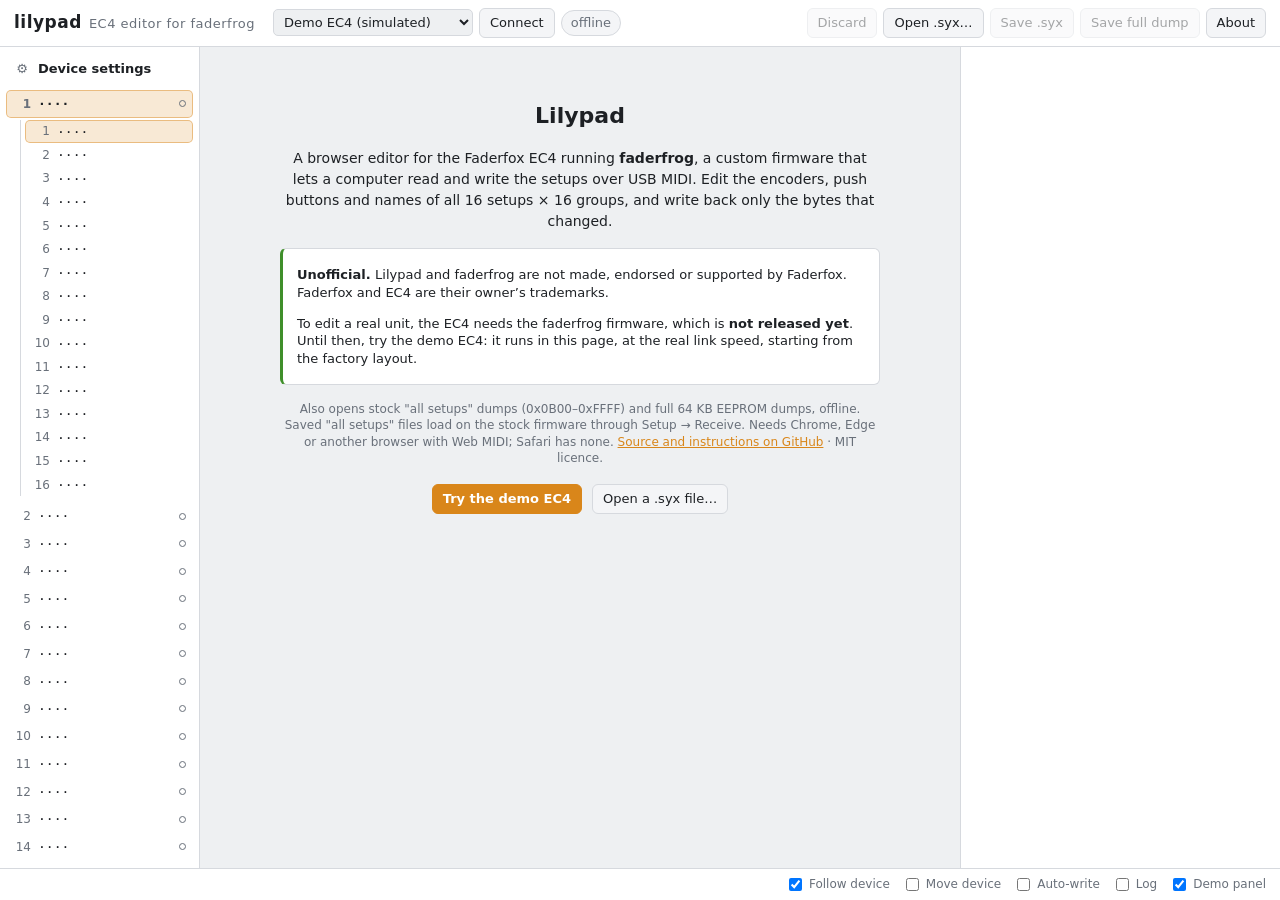
==== index.html @ 5c9d8ae7 "Lilypad: Web MIDI editor for the EC4 running faderfrog Browser editor for the Faderfox EC4's setups " ====
<!doctype html>
<html lang="en">
<head>
  <meta charset="utf-8">
  <meta name="viewport" content="width=device-width, initial-scale=1">
  <title>Lilypad · EC4 editor for faderfrog</title>
  <meta name="description" content="Unofficial browser editor for the Faderfox EC4 running the faderfrog custom firmware. Not affiliated with Faderfox.">
  <link rel="stylesheet" href="style.css">
  <script type="module" src="js/app.js"></script>
</head>
<body>
  <header class="top">
    <div class="brand">lilypad<span>EC4 editor for faderfrog</span></div>
    <div class="group conn">
      <select id="target" title="Where to connect">
        <option value="mock" selected>Demo EC4 (simulated)</option>
        <option value="midi">EC4 over MIDI (faderfrog)</option>
      </select>
      <select id="midiport" hidden title="MIDI port"></select>
      <button id="connect">Connect</button>
      <span id="devinfo" class="chip">offline</span>
    </div>
    <div class="group dev">
      <button id="write" class="primary" title="Write the changed bytes to the device, then RELOAD">Write</button>
      <button id="reread" title="Read the current setup from the device again">Re-read setup</button>
      <button id="readall" title="Read everything not read yet (about 30 s for all 64 KB)">Read all</button>
      <button id="dumpall" title="Back up the whole EEPROM with DUMP_ALL (about 67 s)">Backup…</button>
    </div>
    <div class="group file">
      <button id="discard" title="Throw away changes">Discard</button>
      <button id="open" title="Open a stock all-setups dump or a full EEPROM dump (or drop a file on the page)">Open .syx…</button>
      <button id="save" title="Save all setups (0x0B00–0xFFFF) in the stock container; the stock firmware loads it with Setup → Receive">Save .syx</button>
      <button id="savefull" title="Save the full 64 KB EEPROM, globals included (faderfrog dump format)">Save full dump</button>
      <button id="about" title="What Lilypad is">About</button>
    </div>
    <input type="file" id="fileinput" accept=".syx,.SYX" hidden>
    <input type="file" id="mockfile" accept=".syx,.SYX" hidden>
  </header>

  <div class="layout">
    <nav id="setups" aria-label="Setups and groups"></nav>
    <main id="main"></main>
    <aside id="inspector"></aside>
  </div>

  <section id="mockpanel" hidden aria-label="Demo EC4"></section>
  <pre id="log" hidden></pre>
  <footer id="status"></footer>
  <dialog id="dialog"></dialog>
</body>
</html>
---- style.css ----
:root {
  --bg: #131518;
  --panel: #1b1e22;
  --panel2: #22262b;
  --line: #30353c;
  --text: #e4e6e9;
  --muted: #8d949d;
  --accent: #f2a93b;
  --accent-ink: #1b1306;
  --sel: #f2a93b;
  --dirty: #ff6b4a;
  --ok: #4cc38a;
  --err: #ff6b6b;
  --oled: #9fd8ff;
  --t-cc: #5aa9ff;
  --t-rel: #49c6c6;
  --t-14: #b38cff;
  --t-prg: #e6c14c;
  --t-pb: #ff7fb5;
  --t-at: #ff9b5c;
  --t-note: #63d47a;
  --pad: #66b84a;
  --mono: ui-monospace, 'SF Mono', Menlo, Consolas, monospace;
  color-scheme: dark;
}
@media (prefers-color-scheme: light) {
  :root {
    --bg: #eef0f2;
    --panel: #ffffff;
    --panel2: #f4f5f7;
    --line: #d6d9de;
    --text: #1d2024;
    --muted: #69707a;
    --accent: #d9861a;
    --accent-ink: #fff;
    --sel: #d9861a;
    --oled: #0b5b8f;
    --pad: #3f8f2a;
    color-scheme: light;
  }
}

* { box-sizing: border-box; }
html, body { height: 100%; margin: 0; }
body {
  background: var(--bg);
  color: var(--text);
  font: 13px/1.35 system-ui, -apple-system, 'Segoe UI', sans-serif;
  display: grid;
  grid-template-rows: auto minmax(0, 1fr) auto auto auto;
  overflow: hidden;
}

button, select, input { font: inherit; color: inherit; }
button {
  background: var(--panel2);
  border: 1px solid var(--line);
  border-radius: 6px;
  padding: 5px 10px;
  cursor: pointer;
}
button:hover:not(:disabled) { border-color: var(--muted); }
button:disabled { opacity: 0.4; cursor: default; }
button.primary { background: var(--accent); color: var(--accent-ink); border-color: var(--accent); font-weight: 600; }
button.danger { background: var(--err); color: #200; border-color: var(--err); }
button.small { padding: 2px 8px; font-size: 12px; }
select, input[type=text], input[type=number] {
  background: var(--bg);
  border: 1px solid var(--line);
  border-radius: 5px;
  padding: 4px 6px;
}
select:disabled, input:disabled { opacity: 0.45; }
input:focus-visible, select:focus-visible, button:focus-visible { outline: 2px solid var(--accent); outline-offset: 1px; }

/* ---- top bar */
.top {
  display: flex;
  flex-wrap: wrap;
  align-items: center;
  gap: 10px 18px;
  padding: 8px 14px;
  background: var(--panel);
  border-bottom: 1px solid var(--line);
}
.brand { font-weight: 800; font-size: 17px; letter-spacing: 0.5px; }
.brand span { font-weight: 400; font-size: 13px; color: var(--muted); margin-left: 7px; }
.top .group { display: flex; align-items: center; gap: 6px; }
.top .file { margin-left: auto; }
.chip {
  padding: 3px 9px;
  border-radius: 99px;
  background: var(--panel2);
  border: 1px solid var(--line);
  color: var(--muted);
  white-space: nowrap;
  max-width: 340px;
  overflow: hidden;
  text-overflow: ellipsis;
}
.chip.on { color: var(--ok); border-color: color-mix(in srgb, var(--ok) 50%, var(--line)); }
.chip.wait { color: var(--accent); }
body:not(.connected) .top .dev button { display: none; }

/* ---- three columns */
.layout {
  display: grid;
  grid-template-columns: 200px minmax(0, 1fr) 320px;
  min-height: 0;
}
#setups, #main, #inspector { overflow: auto; min-height: 0; }
#setups { background: var(--panel); border-right: 1px solid var(--line); padding: 8px 6px; }
#inspector { background: var(--panel); border-left: 1px solid var(--line); padding: 12px 14px; }
#main { padding: 14px 18px; }

/* ---- sidebar */
#setups button {
  display: flex;
  align-items: center;
  gap: 7px;
  width: 100%;
  text-align: left;
  background: none;
  border: 1px solid transparent;
  border-radius: 5px;
  padding: 4px 6px;
}
#setups button:hover { background: var(--panel2); }
#setups button.sel { background: color-mix(in srgb, var(--accent) 18%, transparent); border-color: color-mix(in srgb, var(--accent) 45%, transparent); }
.side-globals { margin-bottom: 8px; font-weight: 600; }
.side-globals .ico { color: var(--muted); width: 18px; text-align: center; }
#setups .num { color: var(--muted); width: 18px; text-align: right; font-variant-numeric: tabular-nums; font-size: 12px; }
#setups .nm { font-family: var(--mono); white-space: pre; flex: 1; }
.setup.open > .setup-row { font-weight: 600; }
.groups { margin: 2px 0 6px 14px; border-left: 1px solid var(--line); padding-left: 4px; }
.group-row { padding: 2px 6px !important; }
.st { width: 7px; height: 7px; border-radius: 50%; border: 1px solid var(--muted); }
.st.ok { background: var(--muted); }
.spin {
  width: 10px; height: 10px; border-radius: 50%;
  border: 2px solid var(--line); border-top-color: var(--accent);
  animation: spin 0.8s linear infinite;
}
@keyframes spin { to { transform: rotate(360deg); } }
.dot { width: 7px; height: 7px; border-radius: 50%; background: var(--dirty); display: inline-block; margin-left: 4px; }
.devmark { color: var(--ok); font-size: 11px; }

/* ---- group header and grid */
.group-head { display: flex; align-items: center; justify-content: space-between; gap: 12px; margin-bottom: 12px; flex-wrap: wrap; }
.crumb { display: flex; align-items: center; gap: 8px; }
.crumb label { color: var(--muted); }
.crumb label b { color: var(--text); }
.crumb input.name { width: 74px; margin-right: 10px; }
input.name { font-family: var(--mono); font-size: 15px; letter-spacing: 1px; }
.nav { display: flex; gap: 6px; }

.grid {
  display: grid;
  grid-template-columns: repeat(4, minmax(150px, 1fr));
  gap: 10px;
  max-width: 980px;
}
.cell {
  background: var(--panel);
  border: 1px solid var(--line);
  border-radius: 10px;
  display: flex;
  flex-direction: column;
  overflow: hidden;
  position: relative;
  min-height: 112px;
}
.cell.ghost { background: var(--panel); opacity: 0.4; }
.cell.sel { border-color: var(--sel); box-shadow: 0 0 0 1px var(--sel); }
.cell.dirty::after {
  content: ''; position: absolute; top: 7px; right: 7px;
  width: 7px; height: 7px; border-radius: 50%; background: var(--dirty);
}
.cell button { border: 0; border-radius: 0; background: none; text-align: left; width: 100%; }
.cell .enc { padding: 8px 10px 6px; flex: 1; display: grid; grid-template-columns: 1fr 34px; grid-template-rows: auto auto auto; column-gap: 6px; }
.cell .enc.on, .cell .push.on { background: color-mix(in srgb, var(--accent) 14%, transparent); }
.cell .push { border-top: 1px dashed var(--line); padding: 6px 10px; display: flex; gap: 6px; align-items: center; font-size: 12px; }
.cell.flash-enc .enc, .cell.flash-push .push { animation: flash 0.6s ease-out; }
@keyframes flash { from { background: color-mix(in srgb, var(--ok) 45%, transparent); } }
.line1 { display: flex; align-items: baseline; gap: 6px; grid-column: 1; }
.idx { color: var(--muted); font-size: 11px; font-variant-numeric: tabular-nums; }
.ename { font-family: var(--mono); font-size: 18px; white-space: pre; letter-spacing: 1px; }
.ename.blank { color: var(--muted); }
.link { color: var(--accent); font-size: 12px; }
.knob {
  grid-column: 2; grid-row: 1 / span 2;
  width: 30px; height: 30px; border-radius: 50%;
  border: 3px solid var(--line);
  border-top-color: currentColor;
  transform: rotate(35deg);
  align-self: center;
}
.sum { grid-column: 1 / span 2; margin-top: 6px; font-size: 12px; white-space: nowrap; overflow: hidden; text-overflow: ellipsis; }
.sub { grid-column: 1 / span 2; color: var(--muted); font-size: 11px; margin-top: 2px; white-space: nowrap; overflow: hidden; text-overflow: ellipsis; }
.badge { font-family: var(--mono); font-size: 11px; padding: 0 4px; border-radius: 3px; border: 1px solid currentColor; }
.t0, .t1 { color: var(--t-rel); }
.t2 { color: var(--t-cc); }
.t3 { color: var(--t-prg); }
.t4, .t8 { color: var(--t-14); }
.t5 { color: var(--t-pb); }
.t6 { color: var(--t-at); }
.t7 { color: var(--t-note); }
.pico { color: var(--muted); font-size: 9px; }
.psum { flex: 1; white-space: nowrap; overflow: hidden; text-overflow: ellipsis; }
.psum.off { color: var(--muted); }
.pmode { color: var(--muted); font-size: 11px; }
.hint { color: var(--muted); font-size: 12px; }
.hint.center { text-align: center; max-width: 980px; }
.grid.placeholder .cell { min-height: 112px; }

/* ---- inspector */
.insp-title { display: flex; align-items: baseline; justify-content: space-between; margin-bottom: 10px; }
.insp-title .big { font-size: 17px; font-weight: 700; }
.insp-title .where { color: var(--muted); }
.insp-empty { color: var(--muted); padding-top: 20px; }
.tabs { display: flex; margin-bottom: 12px; border: 1px solid var(--line); border-radius: 7px; overflow: hidden; }
.tabs button { flex: 1; border: 0; border-radius: 0; background: var(--panel2); }
.tabs button.on { background: var(--accent); color: var(--accent-ink); font-weight: 600; }
.fields .row, .globals .row { display: grid; grid-template-columns: 88px minmax(0, 1fr); align-items: center; gap: 4px 10px; padding: 5px 0; }
.row > label { color: var(--muted); }
.row .ctl { display: flex; flex-wrap: wrap; align-items: center; gap: 6px; min-width: 0; }
.row .ctl select { max-width: 100%; min-width: 0; text-overflow: ellipsis; }
.row.disabled > label { opacity: 0.5; text-decoration: line-through; text-decoration-color: color-mix(in srgb, var(--muted) 60%, transparent); }
.row .note { grid-column: 2; color: var(--muted); font-size: 11px; line-height: 1.3; }
input.num { width: 76px; font-variant-numeric: tabular-nums; }
.pair { display: inline-flex; align-items: center; gap: 6px; flex-wrap: wrap; }
.sublabel { color: var(--muted); font-size: 11px; }
.check { display: flex; align-items: center; gap: 6px; }
.warn { margin-top: 8px; padding: 6px 8px; border-radius: 6px; background: color-mix(in srgb, var(--dirty) 15%, transparent); color: var(--text); font-size: 12px; }
details.addr { margin-top: 14px; color: var(--muted); font-size: 12px; }
details.addr summary { cursor: pointer; }
details.addr table { border-collapse: collapse; margin-top: 6px; font-family: var(--mono); font-size: 11px; }
details.addr td { padding: 1px 8px 1px 0; }
details.addr tr.chg td { color: var(--dirty); }

/* ---- globals and welcome */
.globals { max-width: 620px; }
.globals .row { grid-template-columns: 130px minmax(0, 1fr); }
.globals h2 { margin: 0 0 10px; font-size: 18px; }
.globals h3 { margin: 22px 0 4px; font-size: 14px; color: var(--muted); }
.globals input[type=range] { width: 200px; }
.welcome { max-width: 600px; margin: 40px auto; text-align: center; }
.welcome h2 { font-size: 22px; }
.welcome .lead, .about .lead { font-size: 14px; line-height: 1.5; }
.notice { text-align: left; margin: 16px 0; padding: 4px 14px; border: 1px solid var(--line); border-left: 3px solid var(--pad); border-radius: 6px; background: var(--panel); }
.about { max-width: 520px; }
a { color: var(--accent); }
.welcome-actions { display: flex; gap: 10px; justify-content: center; margin: 18px 0; }

/* ---- status bar, log */
#status {
  display: flex;
  align-items: center;
  gap: 14px;
  padding: 5px 14px;
  background: var(--panel);
  border-top: 1px solid var(--line);
  min-height: 32px;
  font-size: 12px;
}
#status .msg { flex: 1; min-width: 0; white-space: nowrap; overflow: hidden; text-overflow: ellipsis; }
#status .msg.error { color: var(--err); }
#status .msg.ok { color: var(--ok); }
#status .job { display: flex; align-items: center; gap: 8px; white-space: nowrap; }
#status progress { width: 160px; accent-color: var(--accent); }
#status .right { display: flex; flex-wrap: wrap; justify-content: flex-end; align-items: center; gap: 4px 12px; min-width: 0; }
#status .right > * { white-space: nowrap; }
.pend.has { color: var(--dirty); }
.devstate { color: var(--ok); }
.tog { display: inline-flex; align-items: center; gap: 4px; color: var(--muted); cursor: pointer; }
#log {
  margin: 0;
  max-height: 180px;
  overflow: auto;
  padding: 6px 14px;
  background: var(--bg);
  border-top: 1px solid var(--line);
  font: 11px/1.4 var(--mono);
  color: var(--muted);
}

/* ---- mock panel */
#mockpanel { background: var(--panel2); border-top: 1px solid var(--line); padding: 8px 14px 10px; }
.mock-head { margin-bottom: 6px; }
.mock-body { display: flex; gap: 22px; align-items: flex-start; flex-wrap: wrap; }
.mock-unit { display: flex; flex-direction: column; gap: 8px; }
.oled {
  background: #000;
  color: var(--oled);
  font: 13px/1.25 var(--mono);
  padding: 6px 10px;
  border-radius: 4px;
  border: 1px solid #333;
  white-space: pre;
}
@media (prefers-color-scheme: light) { .oled { color: #9fd8ff; } }
.oled .otop { color: #fff; opacity: 0.8; }
.oline span { margin-right: 1ch; }
.oline span.inv { background: #9fd8ff; color: #000; }
.mock-keys { display: flex; gap: 14px; }
.stepper { display: flex; align-items: center; gap: 5px; }
.stepper b { width: 18px; text-align: center; font-variant-numeric: tabular-nums; }
.mknobs { display: grid; grid-template-columns: repeat(4, 34px); gap: 8px; }
.mknob {
  width: 34px; height: 34px; border-radius: 50%;
  background: #2b2f35; border: 1px solid #444;
  cursor: ns-resize; touch-action: none; user-select: none;
  display: grid; place-items: center;
}
.mknob:active { border-color: var(--accent); }
.mknob .cap { width: 26px; height: 26px; border-radius: 50%; background: #3a3f46; position: relative; }
.mknob .cap::after { content: ''; position: absolute; left: 12px; top: 2px; width: 2px; height: 8px; background: #ddd; border-radius: 1px; }
.mock-opts { display: flex; flex-direction: column; gap: 6px; }
.faults { display: flex; flex-wrap: wrap; gap: 4px 12px; align-items: center; }
.mock-btns { display: flex; gap: 6px; }

/* ---- dialog */
dialog { border: 1px solid var(--line); border-radius: 10px; background: var(--panel); color: var(--text); padding: 0; max-width: 480px; }
dialog::backdrop { background: rgb(0 0 0 / 45%); }
.modal { padding: 16px 18px; }
.modal h2 { margin: 0 0 8px; font-size: 16px; }
.modal-buttons { display: flex; justify-content: flex-end; gap: 8px; margin-top: 16px; }

@media (max-width: 1100px) {
  .layout { grid-template-columns: 180px minmax(0, 1fr) 290px; }
  .grid { grid-template-columns: repeat(4, minmax(110px, 1fr)); }
}
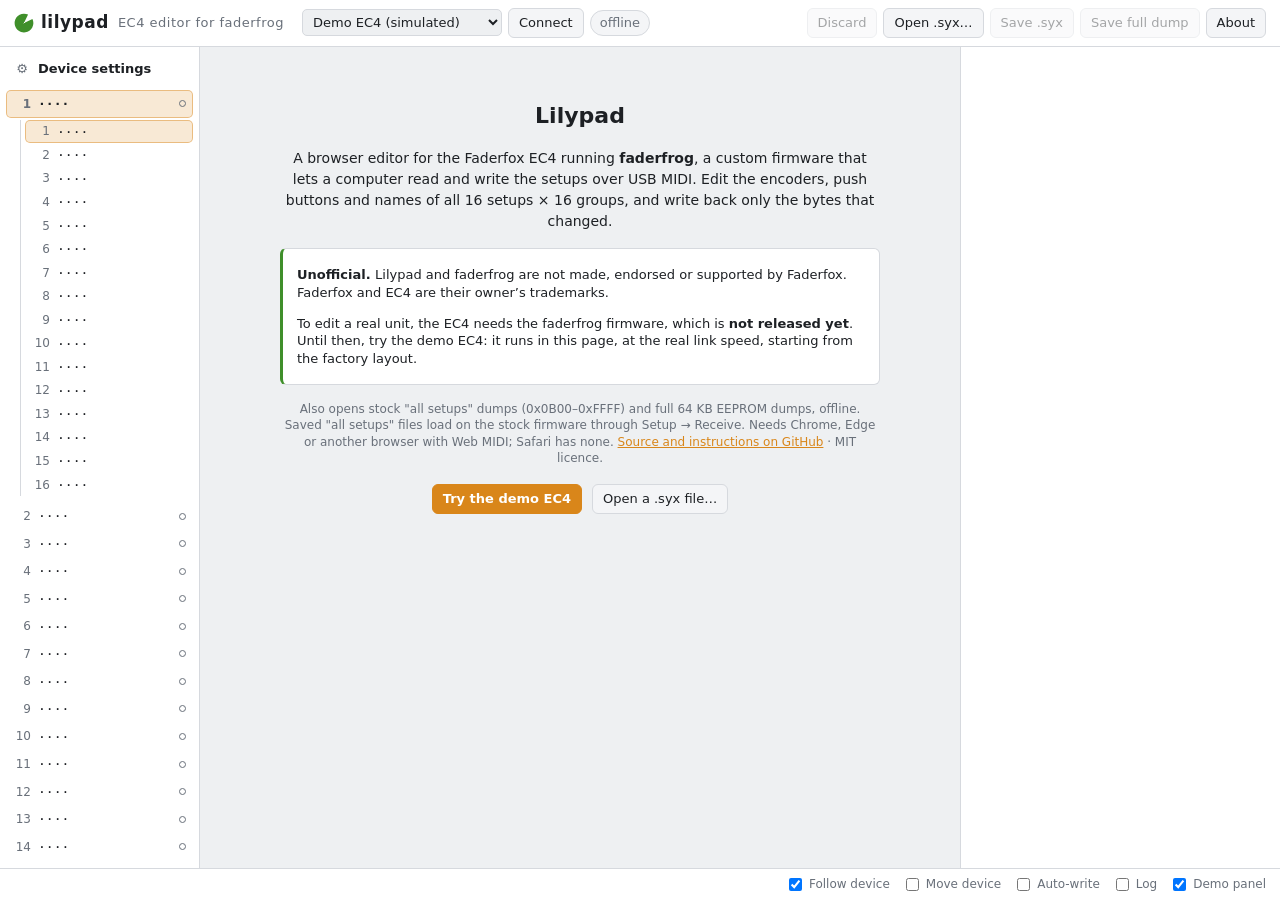
==== commit d5f7a8ce: "Add the lily-pad mark and favicon Co-Authored-By: Claude Opus 5.5 <noreply@anthropic.com>" ====
--- a/index.html
+++ b/index.html
@@ -5,12 +5,13 @@
   <meta name="viewport" content="width=device-width, initial-scale=1">
   <title>Lilypad · EC4 editor for faderfrog</title>
   <meta name="description" content="Unofficial browser editor for the Faderfox EC4 running the faderfrog custom firmware. Not affiliated with Faderfox.">
+  <link rel="icon" href="data:image/svg+xml,%3Csvg xmlns='http://www.w3.org/2000/svg' viewBox='0 0 32 32'%3E%3Cpath d='M16 16 L29.5 9.5 A15 15 0 1 1 22.5 2.5 Z' fill='%2366b84a'/%3E%3C/svg%3E">
   <link rel="stylesheet" href="style.css">
   <script type="module" src="js/app.js"></script>
 </head>
 <body>
   <header class="top">
-    <div class="brand">lilypad<span>EC4 editor for faderfrog</span></div>
+    <div class="brand"><svg class="pad" viewBox="0 0 32 32" aria-hidden="true"><path d="M16 16 L29.5 9.5 A15 15 0 1 1 22.5 2.5 Z" fill="currentColor"/><path d="M16 16 L26 6" stroke="var(--panel)" stroke-width="1.6" stroke-linecap="round"/></svg>lilypad<span>EC4 editor for faderfrog</span></div>
     <div class="group conn">
       <select id="target" title="Where to connect">
         <option value="mock" selected>Demo EC4 (simulated)</option>
--- a/style.css
+++ b/style.css
@@ -83,8 +83,9 @@
   background: var(--panel);
   border-bottom: 1px solid var(--line);
 }
-.brand { font-weight: 800; font-size: 17px; letter-spacing: 0.5px; }
-.brand span { font-weight: 400; font-size: 13px; color: var(--muted); margin-left: 7px; }
+.brand { display: flex; align-items: center; gap: 7px; font-weight: 800; font-size: 17px; letter-spacing: 0.5px; }
+.brand .pad { width: 20px; height: 20px; color: var(--pad); }
+.brand span { font-weight: 400; font-size: 13px; color: var(--muted); margin-left: 2px; }
 .top .group { display: flex; align-items: center; gap: 6px; }
 .top .file { margin-left: auto; }
 .chip {
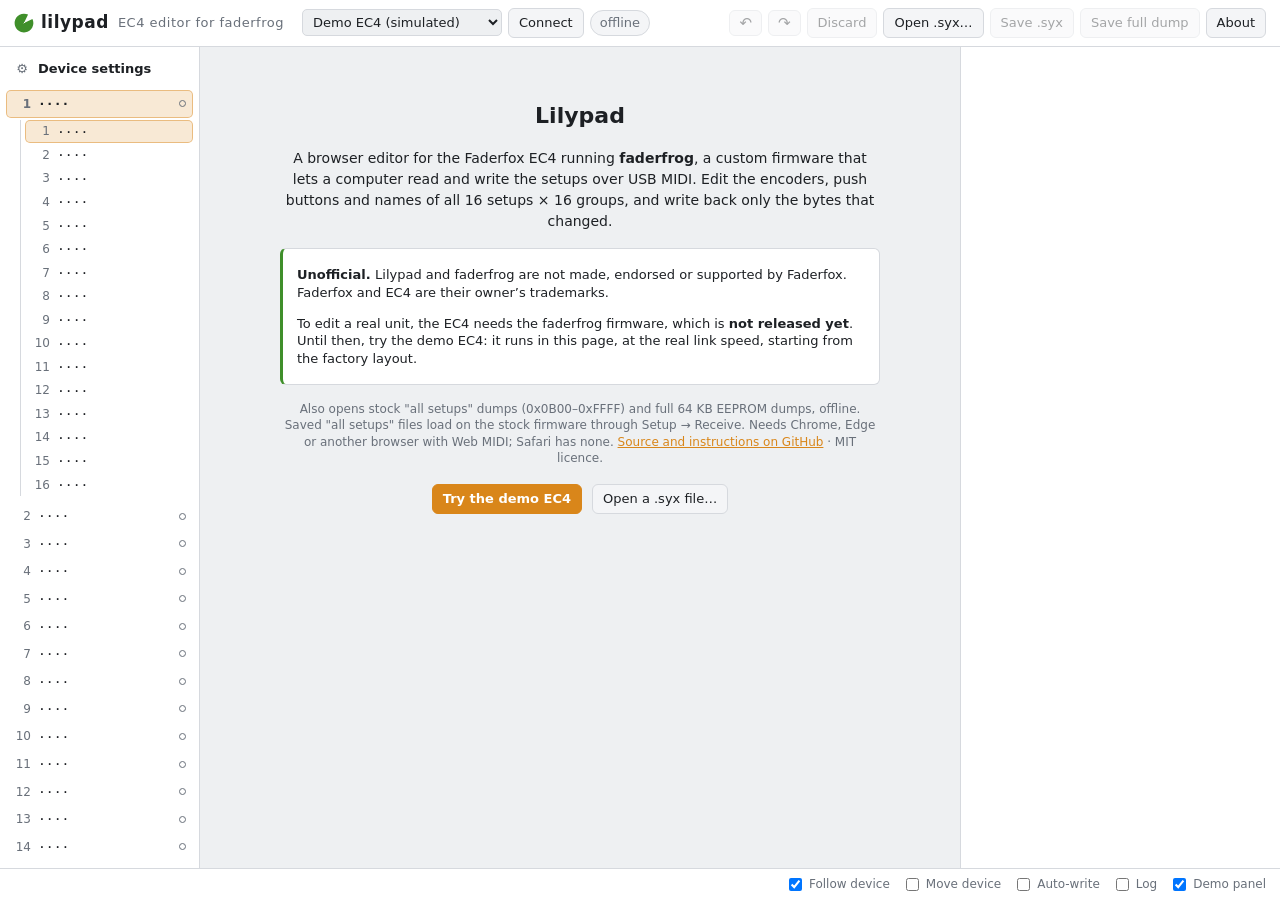
==== commit af171f33: "Bulk editing: fields in the boxes, multi-select, copy/paste, fill, undo - Each of the 16 boxes has i" ====
--- a/index.html
+++ b/index.html
@@ -11,7 +11,7 @@
 </head>
 <body>
   <header class="top">
-    <div class="brand"><svg class="pad" viewBox="0 0 32 32" aria-hidden="true"><path d="M16 16 L29.5 9.5 A15 15 0 1 1 22.5 2.5 Z" fill="currentColor"/><path d="M16 16 L26 6" stroke="var(--panel)" stroke-width="1.6" stroke-linecap="round"/></svg>lilypad<span>EC4 editor for faderfrog</span></div>
+    <div class="brand"><svg class="pad" width="20" height="20" viewBox="0 0 32 32" aria-hidden="true"><path d="M16 16 L29.5 9.5 A15 15 0 1 1 22.5 2.5 Z" fill="currentColor"/><path d="M16 16 L26 6" stroke="var(--panel)" stroke-width="1.6" stroke-linecap="round"/></svg>lilypad<span>EC4 editor for faderfrog</span></div>
     <div class="group conn">
       <select id="target" title="Where to connect">
         <option value="mock" selected>Demo EC4 (simulated)</option>
@@ -28,6 +28,8 @@
       <button id="dumpall" title="Back up the whole EEPROM with DUMP_ALL (about 67 s)">Backup…</button>
     </div>
     <div class="group file">
+      <button id="undo" class="icon" title="Undo (⌘Z)" aria-label="Undo">↶</button>
+      <button id="redo" class="icon" title="Redo (⇧⌘Z)" aria-label="Redo">↷</button>
       <button id="discard" title="Throw away changes">Discard</button>
       <button id="open" title="Open a stock all-setups dump or a full EEPROM dump (or drop a file on the page)">Open .syx…</button>
       <button id="save" title="Save all setups (0x0B00–0xFFFF) in the stock container; the stock firmware loads it with Setup → Receive">Save .syx</button>
--- a/style.css
+++ b/style.css
@@ -162,54 +162,82 @@
   max-width: 980px;
 }
 .cell {
+  --tc: var(--line);
   background: var(--panel);
   border: 1px solid var(--line);
+  border-left: 3px solid var(--tc);
   border-radius: 10px;
   display: flex;
   flex-direction: column;
-  overflow: hidden;
+  gap: 5px;
+  padding: 7px 8px 6px;
   position: relative;
   min-height: 112px;
-}
-.cell.ghost { background: var(--panel); opacity: 0.4; }
-.cell.sel { border-color: var(--sel); box-shadow: 0 0 0 1px var(--sel); }
+  cursor: default;
+}
+/* Box edge colour = encoder type family; push boxes use the accent. */
+.cell.tc0, .cell.tc1 { --tc: var(--t-rel); }
+.cell.tc2 { --tc: var(--t-cc); }
+.cell.tc3 { --tc: var(--t-prg); }
+.cell.tc4, .cell.tc8 { --tc: var(--t-14); }
+.cell.tc5 { --tc: var(--t-pb); }
+.cell.tc6 { --tc: var(--t-at); }
+.cell.tc7 { --tc: var(--t-note); }
+.cell.tp { --tc: color-mix(in srgb, var(--accent) 60%, var(--line)); }
+.cell.ghost { background: var(--panel); opacity: 0.4; padding: 0; }
+.cell.sel { border-color: var(--sel); border-left-color: var(--tc); box-shadow: 0 0 0 1px var(--sel); background: color-mix(in srgb, var(--accent) 7%, var(--panel)); }
+.cell.focus { box-shadow: 0 0 0 2px var(--sel); }
 .cell.dirty::after {
   content: ''; position: absolute; top: 7px; right: 7px;
   width: 7px; height: 7px; border-radius: 50%; background: var(--dirty);
 }
-.cell button { border: 0; border-radius: 0; background: none; text-align: left; width: 100%; }
-.cell .enc { padding: 8px 10px 6px; flex: 1; display: grid; grid-template-columns: 1fr 34px; grid-template-rows: auto auto auto; column-gap: 6px; }
-.cell .enc.on, .cell .push.on { background: color-mix(in srgb, var(--accent) 14%, transparent); }
-.cell .push { border-top: 1px dashed var(--line); padding: 6px 10px; display: flex; gap: 6px; align-items: center; font-size: 12px; }
-.cell.flash-enc .enc, .cell.flash-push .push { animation: flash 0.6s ease-out; }
+.cell.flash { animation: flash 0.6s ease-out; }
 @keyframes flash { from { background: color-mix(in srgb, var(--ok) 45%, transparent); } }
-.line1 { display: flex; align-items: baseline; gap: 6px; grid-column: 1; }
-.idx { color: var(--muted); font-size: 11px; font-variant-numeric: tabular-nums; }
-.ename { font-family: var(--mono); font-size: 18px; white-space: pre; letter-spacing: 1px; }
-.ename.blank { color: var(--muted); }
+.cell .line1 { display: flex; align-items: center; gap: 6px; padding-right: 10px; }
+.cell input.name { width: 66px; font-size: 14px; padding: 2px 5px; }
+.idx { color: var(--muted); font-size: 11px; font-variant-numeric: tabular-nums; min-width: 14px; }
 .link { color: var(--accent); font-size: 12px; }
-.knob {
-  grid-column: 2; grid-row: 1 / span 2;
-  width: 30px; height: 30px; border-radius: 50%;
-  border: 3px solid var(--line);
-  border-top-color: currentColor;
-  transform: rotate(35deg);
-  align-self: center;
-}
-.sum { grid-column: 1 / span 2; margin-top: 6px; font-size: 12px; white-space: nowrap; overflow: hidden; text-overflow: ellipsis; }
-.sub { grid-column: 1 / span 2; color: var(--muted); font-size: 11px; margin-top: 2px; white-space: nowrap; overflow: hidden; text-overflow: ellipsis; }
-.badge { font-family: var(--mono); font-size: 11px; padding: 0 4px; border-radius: 3px; border: 1px solid currentColor; }
-.t0, .t1 { color: var(--t-rel); }
-.t2 { color: var(--t-cc); }
-.t3 { color: var(--t-prg); }
-.t4, .t8 { color: var(--t-14); }
-.t5 { color: var(--t-pb); }
-.t6 { color: var(--t-at); }
-.t7 { color: var(--t-note); }
+.frow { display: flex; align-items: center; gap: 4px; min-width: 0; }
+.frow.off .cn { opacity: 0.35; }
+.frow .fl { color: var(--muted); font-size: 11px; min-width: 22px; }
+.frow .sep { color: var(--muted); font-size: 11px; }
+.frow .note { color: var(--muted); font-size: 11px; font-family: var(--mono); }
+select.cs { font-size: 12px; padding: 2px 2px; min-width: 0; flex: 1 1 0; max-width: 80px; }
+input.cn { width: 48px; font-size: 12px; padding: 2px 4px; font-variant-numeric: tabular-nums; -moz-appearance: textfield; }
+input.cn::-webkit-inner-spin-button, input.cn::-webkit-outer-spin-button { -webkit-appearance: none; margin: 0; }
+input.cn:disabled, select.cs:disabled { opacity: 0.35; }
+.cell .other {
+  margin-top: auto; border: 0; border-top: 1px dashed var(--line); border-radius: 0; background: none;
+  padding: 4px 0 0; text-align: left; width: 100%; font-size: 11px; color: var(--muted);
+  white-space: nowrap; overflow: hidden; text-overflow: ellipsis;
+}
+.cell .other:hover { color: var(--text); }
 .pico { color: var(--muted); font-size: 9px; }
-.psum { flex: 1; white-space: nowrap; overflow: hidden; text-overflow: ellipsis; }
-.psum.off { color: var(--muted); }
 .pmode { color: var(--muted); font-size: 11px; }
+
+/* bar above the grid */
+.groupbar { display: flex; align-items: center; gap: 8px; margin-bottom: 10px; flex-wrap: wrap; max-width: 980px; }
+.seg { display: inline-flex; border: 1px solid var(--line); border-radius: 7px; overflow: hidden; }
+.seg button { border: 0; border-radius: 0; padding: 4px 12px; background: var(--panel2); }
+.seg button.on { background: var(--accent); color: var(--accent-ink); font-weight: 600; }
+.selinfo { color: var(--muted); font-size: 12px; margin-right: auto; }
+details.menu { position: relative; }
+details.menu > summary {
+  list-style: none; cursor: pointer; padding: 3px 10px; border: 1px solid var(--line); border-radius: 6px;
+  background: var(--panel2); font-size: 12px; user-select: none;
+}
+details.menu > summary::-webkit-details-marker { display: none; }
+details.menu > summary::after { content: ' ▾'; color: var(--muted); }
+details.menu[open] > summary { border-color: var(--muted); }
+.menu-pop {
+  position: absolute; right: 0; top: calc(100% + 4px); z-index: 20; min-width: 240px;
+  display: flex; flex-direction: column; padding: 4px; gap: 2px;
+  background: var(--panel); border: 1px solid var(--line); border-radius: 8px; box-shadow: 0 6px 20px rgb(0 0 0 / 30%);
+}
+.menu-pop button { border: 0; background: none; text-align: left; display: flex; justify-content: space-between; gap: 16px; padding: 5px 8px; font-size: 12px; }
+.menu-pop button:hover:not(:disabled) { background: var(--panel2); }
+.kbd { color: var(--muted); font-size: 11px; }
+button.icon { padding: 3px 9px; font-size: 15px; line-height: 1.2; }
 .hint { color: var(--muted); font-size: 12px; }
 .hint.center { text-align: center; max-width: 980px; }
 .grid.placeholder .cell { min-height: 112px; }
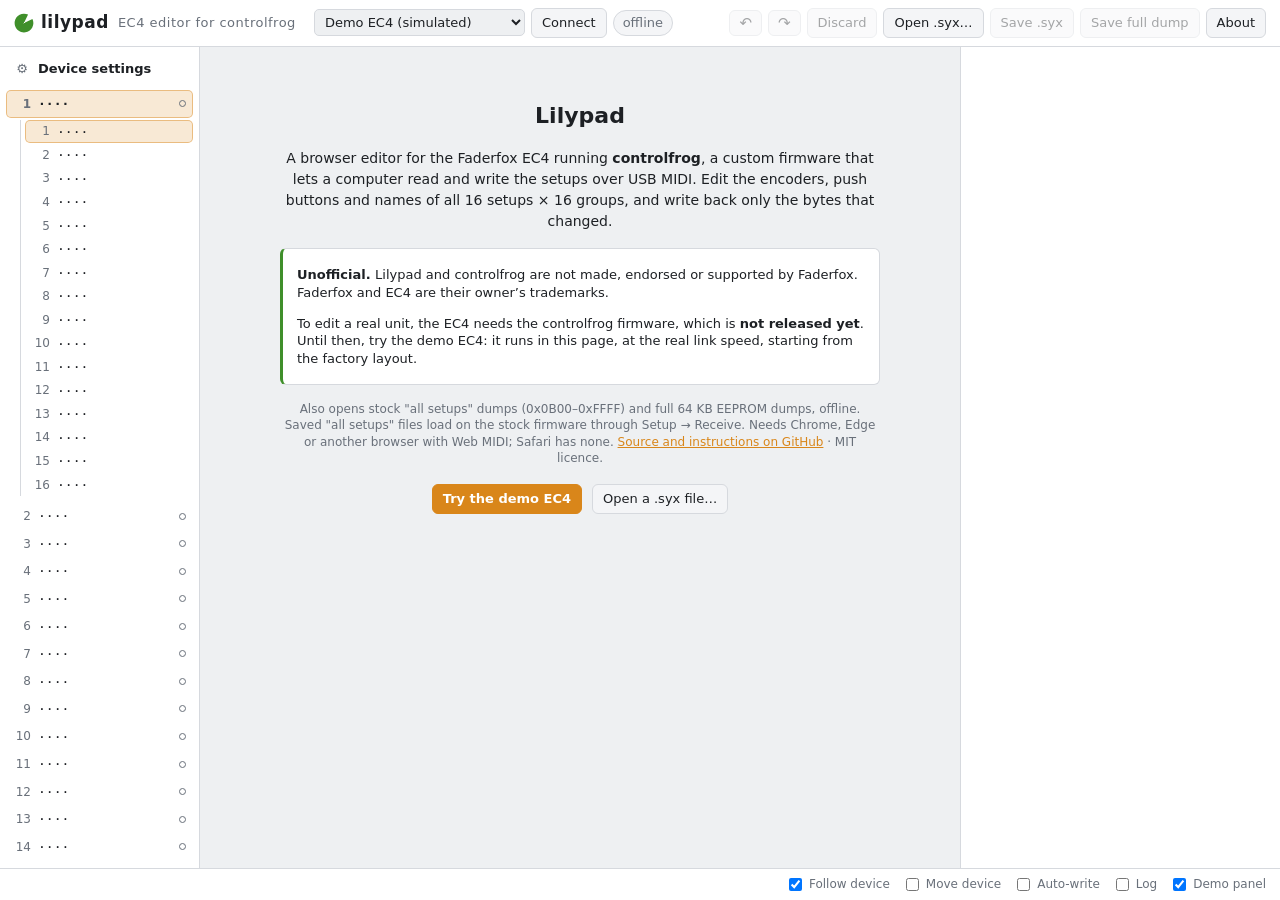
==== commit 49679c0c: "Rename the firmware: faderfrog -> controlfrog The custom EC4 firmware is now called controlfrog. Lil" ====
--- a/index.html
+++ b/index.html
@@ -3,19 +3,19 @@
 <head>
   <meta charset="utf-8">
   <meta name="viewport" content="width=device-width, initial-scale=1">
-  <title>Lilypad · EC4 editor for faderfrog</title>
-  <meta name="description" content="Unofficial browser editor for the Faderfox EC4 running the faderfrog custom firmware. Not affiliated with Faderfox.">
+  <title>Lilypad · EC4 editor for controlfrog</title>
+  <meta name="description" content="Unofficial browser editor for the Faderfox EC4 running the controlfrog custom firmware. Not affiliated with Faderfox.">
   <link rel="icon" href="data:image/svg+xml,%3Csvg xmlns='http://www.w3.org/2000/svg' viewBox='0 0 32 32'%3E%3Cpath d='M16 16 L29.5 9.5 A15 15 0 1 1 22.5 2.5 Z' fill='%2366b84a'/%3E%3C/svg%3E">
   <link rel="stylesheet" href="style.css">
   <script type="module" src="js/app.js"></script>
 </head>
 <body>
   <header class="top">
-    <div class="brand"><svg class="pad" width="20" height="20" viewBox="0 0 32 32" aria-hidden="true"><path d="M16 16 L29.5 9.5 A15 15 0 1 1 22.5 2.5 Z" fill="currentColor"/><path d="M16 16 L26 6" stroke="var(--panel)" stroke-width="1.6" stroke-linecap="round"/></svg>lilypad<span>EC4 editor for faderfrog</span></div>
+    <div class="brand"><svg class="pad" width="20" height="20" viewBox="0 0 32 32" aria-hidden="true"><path d="M16 16 L29.5 9.5 A15 15 0 1 1 22.5 2.5 Z" fill="currentColor"/><path d="M16 16 L26 6" stroke="var(--panel)" stroke-width="1.6" stroke-linecap="round"/></svg>lilypad<span>EC4 editor for controlfrog</span></div>
     <div class="group conn">
       <select id="target" title="Where to connect">
         <option value="mock" selected>Demo EC4 (simulated)</option>
-        <option value="midi">EC4 over MIDI (faderfrog)</option>
+        <option value="midi">EC4 over MIDI (controlfrog)</option>
       </select>
       <select id="midiport" hidden title="MIDI port"></select>
       <button id="connect">Connect</button>
@@ -33,7 +33,7 @@
       <button id="discard" title="Throw away changes">Discard</button>
       <button id="open" title="Open a stock all-setups dump or a full EEPROM dump (or drop a file on the page)">Open .syx…</button>
       <button id="save" title="Save all setups (0x0B00–0xFFFF) in the stock container; the stock firmware loads it with Setup → Receive">Save .syx</button>
-      <button id="savefull" title="Save the full 64 KB EEPROM, globals included (faderfrog dump format)">Save full dump</button>
+      <button id="savefull" title="Save the full 64 KB EEPROM, globals included (controlfrog dump format)">Save full dump</button>
       <button id="about" title="What Lilypad is">About</button>
     </div>
     <input type="file" id="fileinput" accept=".syx,.SYX" hidden>
